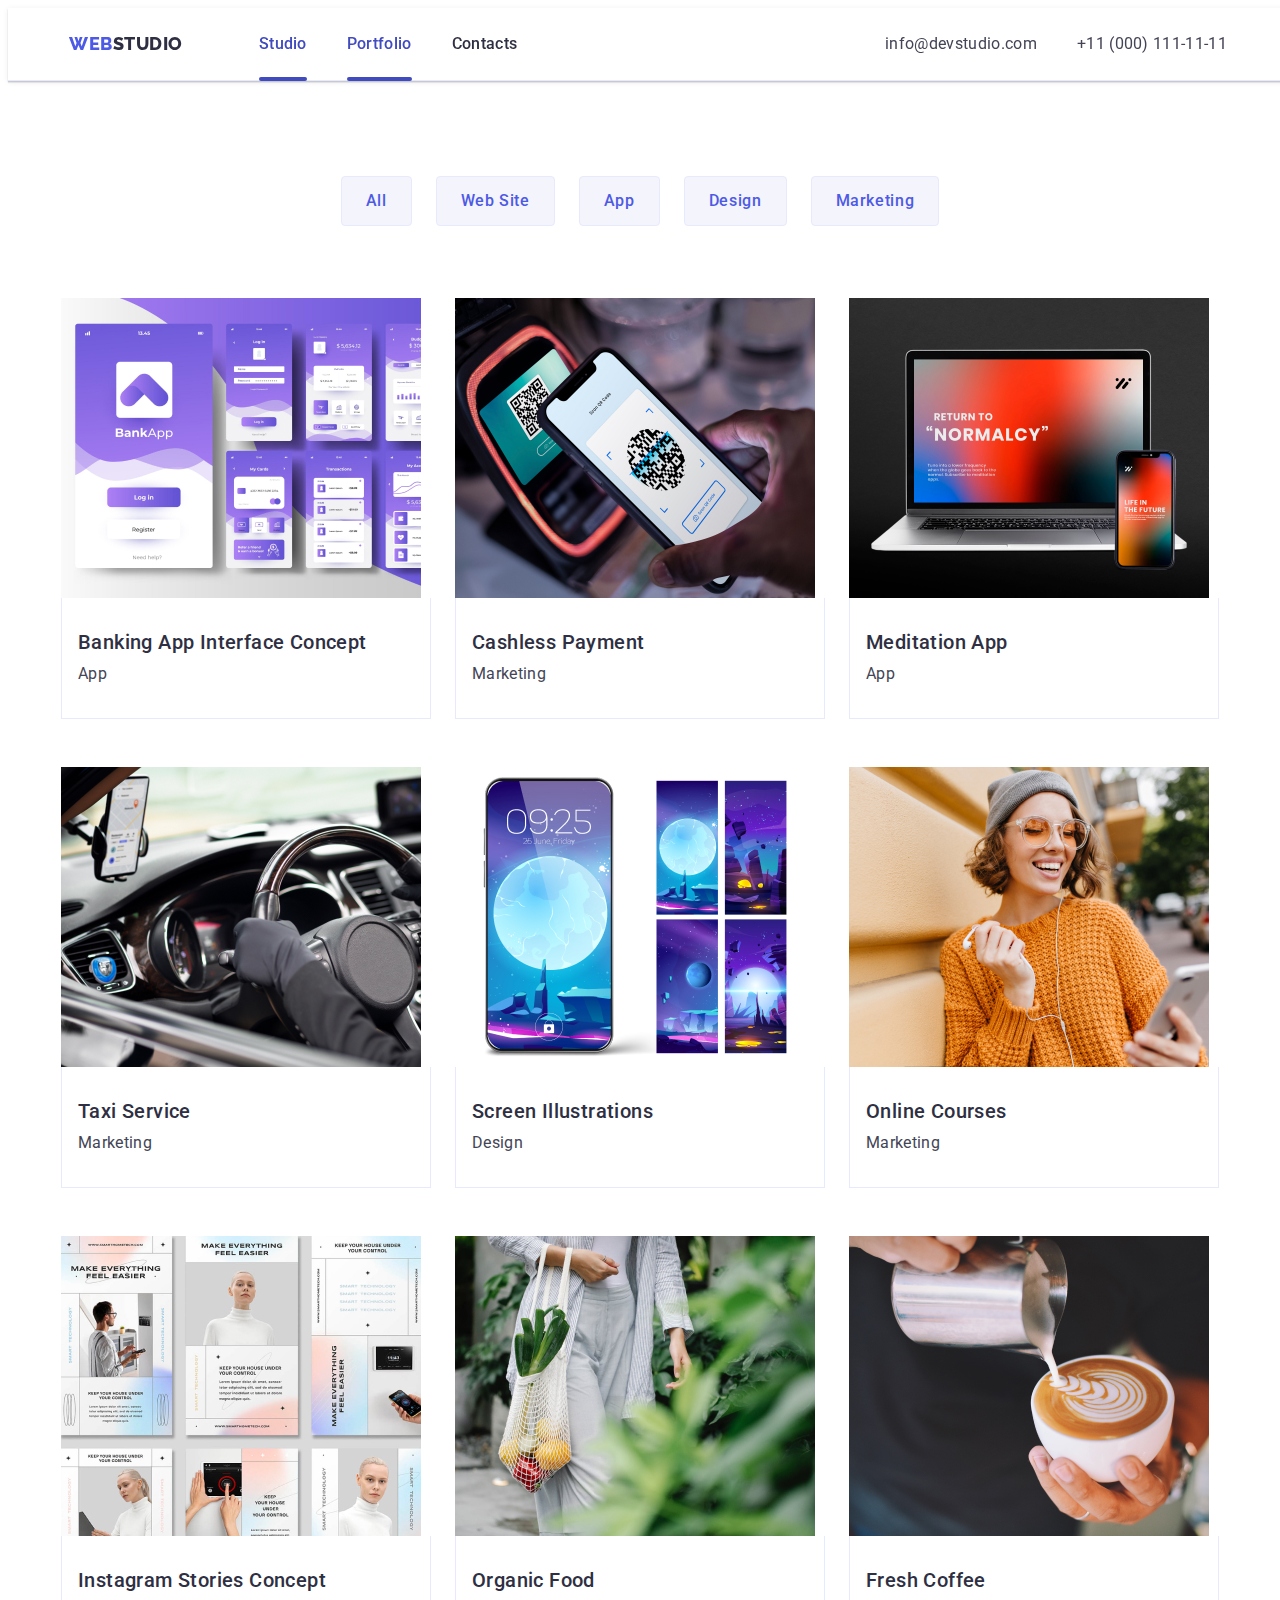
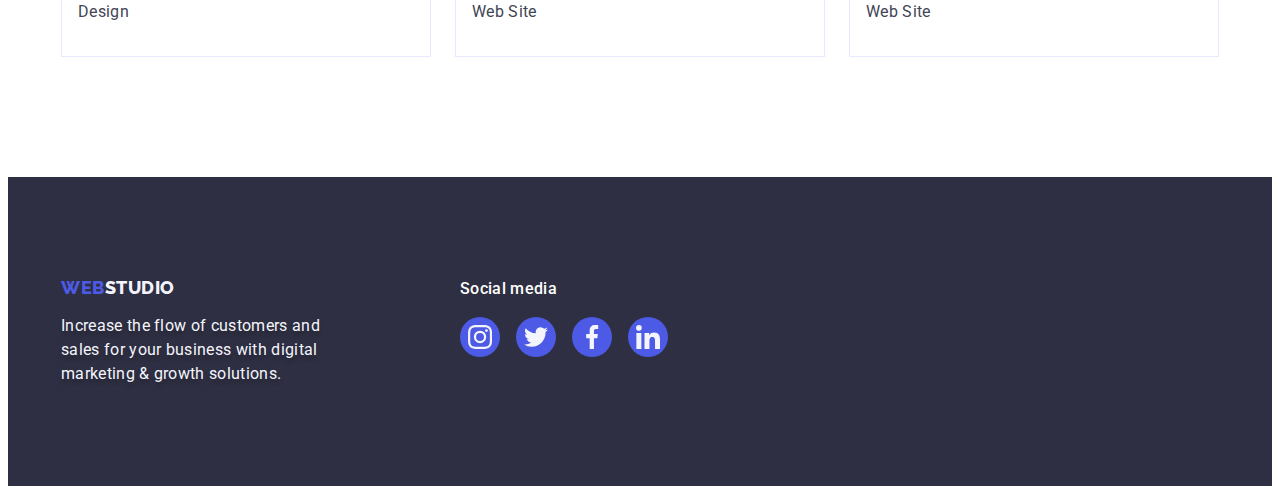
==== portfolio.html @ 4463d400 "Initial commit" ====
<!DOCTYPE html>
<html lang="en">
  <head>
    <meta charset="UTF-8" />
    <meta http-equiv="X-UA-Compatible" content="IE=edge" />
    <meta name="viewport" content="width=device-width, initial-scale=1.0" />
    <title>Portfolio</title>
    <link
      rel="stylesheet"
      href="https://cdnjs.cloudflare.com/ajax/libs/modern-normalize/1.1.0/modern-normalize.min.css"
      integrity="sha512-wpPYUAdjBVSE4KJnH1VR1HeZfpl1ub8YT/NKx4PuQ5NmX2tKuGu6U/JRp5y+Y8XG2tV+wKQpNHVUX03MfMFn9Q=="
      crossorigin="anonymous"
      referrerpolicy="no-referrer"
    />
    <link rel="preconnect" href="https://fonts.googleapis.com" />
    <link rel="preconnect" href="https://fonts.gstatic.com" crossorigin />
    <link
      href="https://fonts.googleapis.com/css2?family=Raleway:wght@800&family=Roboto:wght@400;500;700&display=swap"
      rel="stylesheet"
    />
    <link rel="stylesheet" href="./css/style.css" />
  </head>
  <body>
    <!-- head -->
    <header class="header">
      <div class="container header-page">
        <nav class="navigation list">
          <a class="logo link" href="./index.html"
            >Web<span class="studio">Studio</span></a
          >
          <ul class="nav list">
            <li>
              <a class="nav-page active link" href="./index.html">Studio</a>
            </li>
            <li>
              <a class="nav-page active link" href="./portfolio.html"
                >Portfolio</a
              >
            </li>
            <li>
              <a class="nav-page link" href="">Contacts</a>
            </li>
          </ul>
        </nav>
        <address class="address">
          <ul class="data list">
            <li>
              <a class="data-item link" href="mailto:info@devstudio.com"
                >info@devstudio.com</a
              >
            </li>
            <li>
              <a class="data-item link" href="tel:+110001111111"
                >+11 (000) 111-11-11</a
              >
            </li>
          </ul>
        </address>
      </div>
    </header>
    <!-- main -->
    <main>
      <!-- filtter btn -->
      <section class="button-title list">
        <div class="container">
          <h1 class="feature-hidden">portfolio</h1>
          <ul class="btn-list list">
            <li class="btn-item">
              <button class="btn" type="button">All</button>
            </li>
            <li class="btn-item">
              <button class="btn" type="button">Web Site</button>
            </li>
            <li class="btn-item">
              <button class="btn" type="button">App</button>
            </li>
            <li class="btn-item">
              <button class="btn" type="button">Design</button>
            </li>
            <li class="btn-item">
              <button class="btn" type="button">Marketing</button>
            </li>
          </ul>
          <ul class="row-list list">
            <li class="row-item ">
              <a class="row-link link" href="">
                <div class="row-thumb">
                  <img
                    src="./images/portf/banking.jpg"
                    alt="banking-App"
                    width="360"
                  />
                  <p class="overlay">
                    14 Stylish and User-Friendly App Design Concepts · Task
                    Manager App · Calorie Tracker App · Exotic Fruit Ecommerce
                    App · Cloud Storage App
                  </p>
                </div>
                <div class="row-div">
                  <h2 class="row-img-caption">Banking App Interface Concept</h2>
                  <p class="row-img-desc">App</p>
                </div>
              </a>
            </li>
            <li class="row-item ">
              <a class="row-link link" href="">
                <div class="row-thumb">
                  <img
                    src="./images/portf/payment.jpg"
                    alt="Cashless-Payment"
                    width="360"
                  />
                  <p class="overlay">
                    14 Stylish and User-Friendly App Design Concepts · Task
                    Manager App · Calorie Tracker App · Exotic Fruit Ecommerce
                    App · Cloud Storage App
                  </p>
                </div>
                <div class="row-div">
                  <h2 class="row-img-caption">Cashless Payment</h2>
                  <p class="row-img-desc">Marketing</p>
                </div>
              </a>
            </li>
            <li class="row-item ">
              <a class="row-link link" href="">
                <div class="row-thumb">
                  <img
                    src="./images/portf/meditation.jpg"
                    alt="Meditation-App"
                    width="360"
                  />
                  <p class="overlay">
                    14 Stylish and User-Friendly App Design Concepts · Task
                    Manager App · Calorie Tracker App · Exotic Fruit Ecommerce
                    App · Cloud Storage App
                  </p>
                </div>
                <div class="row-div">
                  <h2 class="row-img-caption">Meditation App</h2>
                  <p class="row-img-desc">App</p>
                </div>
              </a>
            </li>
            <li class="row-item ">
              <a class="row-link link" href="">
                <div class="row-thumb">
                  <img
                    src="./images/portf/taxi.jpg"
                    alt="Taxi-Service"
                    width="360"
                  />
                  <p class="overlay">
                    14 Stylish and User-Friendly App Design Concepts · Task
                    Manager App · Calorie Tracker App · Exotic Fruit Ecommerce
                    App · Cloud Storage App
                  </p>
                </div>

                <div class="row-div">
                  <h2 class="row-img-caption">Taxi Service</h2>
                  <p class="row-img-desc">Marketing</p>
                </div>
              </a>
            </li>
            <li class="row-item">
              <a class="row-link link" href="">
                <div class="row-thumb">
                  <img
                    src="./images/portf/phone.jpg"
                    alt="Screen-Illustrations"
                    width="360"
                  />
                  <p class="overlay">
                    14 Stylish and User-Friendly App Design Concepts · Task
                    Manager App · Calorie Tracker App · Exotic Fruit Ecommerce
                    App · Cloud Storage App
                  </p>
                </div>
                <div class="row-div">
                  <h2 class="row-img-caption">Screen Illustrations</h2>
                  <p class="row-img-desc">Design</p>
                </div>
              </a>
            </li>
            <li class="row-item ">
              <a class="row-link link" href="">
                <div class="row-thumb">
                  <img
                    src="./images/portf/online.jpg"
                    alt="Online-Courses"
                    width="360"
                  />
                  <p class="overlay">
                    14 Stylish and User-Friendly App Design Concepts · Task
                    Manager App · Calorie Tracker App · Exotic Fruit Ecommerce
                    App · Cloud Storage App
                  </p>
                </div>
                <div class="row-div">
                  <h2 class="row-img-caption">Online Courses</h2>
                  <p class="row-img-desc">Marketing</p>
                </div></a
              >
            </li>
            <li class="row-item">
              <a class="row-link link" href="">
                <div class="row-thumb">
                  <img
                    src="./images/portf/insta.jpg"
                    alt="Instagram-Stories-Concept"
                    width="360"
                  />
                  <p class="overlay">
                    14 Stylish and User-Friendly App Design Concepts · Task
                    Manager App · Calorie Tracker App · Exotic Fruit Ecommerce
                    App · Cloud Storage App
                  </p>
                </div>
                <div class="row-div">
                  <h2 class="row-img-caption">Instagram Stories Concept</h2>
                  <p class="row-img-desc">Design</p>
                </div>
              </a>
            </li>
            <li class="row-item">
              <a class="row-link link" href="">
                <div class="row-thumb">
                  <img
                    src="./images/portf/organic.jpg"
                    alt="Organic-Food"
                    width="360"
                  />
                  <p class="overlay">
                    14 Stylish and User-Friendly App Design Concepts · Task
                    Manager App · Calorie Tracker App · Exotic Fruit Ecommerce
                    App · Cloud Storage App
                  </p>
                </div>
                <div class="row-div">
                  <h2 class="row-img-caption">Organic Food</h2>
                  <p class="row-img-desc">Web Site</p>
                </div></a
              >
            </li>
            <li class="row-item">
              <a class="row-link link" href="">
                <div class="row-thumb">
                  <img
                    src="./images/portf/coffe.jpg"
                    alt="Fresh-Coffee"
                    width="360"
                  />
                  <p class="overlay">
                    14 Stylish and User-Friendly App Design Concepts · Task
                    Manager App · Calorie Tracker App · Exotic Fruit Ecommerce
                    App · Cloud Storage App
                  </p>
                </div>
                <div class="row-div">
                  <h2 class="row-img-caption">Fresh Coffee</h2>
                  <p class="row-img-desc">Web Site</p>
                </div>
              </a>
            </li>
          </ul>
        </div>
      </section>
    </main>
    <!-- footer -->

    <footer class="footer">
      <div class="container footer-div">
        <div class="containe footer-div-log">
          <a class="logo-foot link" href="./index.html"
            >Web<span class="studio-foot">Studio</span></a
          >
          <p class="footer-desc">
            Increase the flow of customers and sales for your business with
            digital marketing & growth solutions.
          </p>
        </div>
        <div class="container footer-div-soc">
          <p class="social">Social media</p>
          <ul class="social-ul list">
            <li class="social-li">
              <a class="social-a" href="">
                <svg width="24" height="24" class="social-svg">
                  <use href="./images/icons.svg#instagram"></use>
                </svg>
              </a>
            </li>
            <li class="social-li">
              <a class="social-a" href="">
                <svg width="24" height="24" class="social-svg">
                  <use href="./images/icons.svg#twitter"></use>
                </svg>
              </a>
            </li>
            <li class="social-li">
              <a class="social-a" href="">
                <svg width="24" height="24" class="social-svg">
                  <use href="./images/icons.svg#facebook"></use>
                </svg>
              </a>
            </li>
            <li class="social-li">
              <a class="social-a" href="">
                <svg width="24" height="24" class="social-svg">
                  <use href="./images/icons.svg#linkedin"></use>
                </svg>
              </a>
            </li>
          </ul>
        </div>
      </div>
    </footer>
  </body>
</html>
---- css/style.css ----
:root {
  --main-text-color: #434455;
  --section-text-color: #2e2f42;
  --btn-color-text: #4d5ae5;
  --btn-color-back: #f4f4fd;
  --hover-calor: #ffffff;
  --hover-back: #404bbf;
  --border-btn: #e7e9fc;
  --col-item: #8e8f99;
}

.link {
  text-decoration: none;
}
.list {
  list-style: none;
}

body {
  font-family: "Roboto", sans-serif;
  background-color: var(--hover-calor);
  color: var(--main-text-color);
}

/* header */
.container {
  width: 1158px;
  margin: 0 auto;
  padding: 0 15px;
}

.header {
  position: fixed;
  z-index: 10;
  width: 100%;
  display: flex;
  background-color: var(--hover-calor);
  border-bottom: 1px solid var(--border-btn);
  box-shadow: 0px 2px 1px rgba(46, 47, 66, 0.08),
    0px 1px 1px rgba(46, 47, 66, 0.16), 0px 1px 6px rgba(46, 47, 66, 0.08);
}

.header-page {
  display: flex;
}
.logo {
  color: var(--btn-color-text);
  font-family: "Raleway", sans-serif;
  font-weight: 800;
  font-size: 18px;
  line-height: 1.17;
  letter-spacing: 0.03em;
  text-transform: uppercase;
  margin-right: 76px;
}
.studio {
  color: var(--section-text-color);
}

.nav {
  display: flex;
  align-items: center;
  gap: 40px;
  margin: 0;
  padding-left: 0;
}
.navigation {
  display: flex;
  align-items: center;
  margin-right: auto;
}

.nav-page {
  font-weight: 500;
  font-size: 16px;
  line-height: 1.5;
  letter-spacing: 0.02em;
  color: var(--section-text-color);
  padding: 24px 0;
  display: block;
  position: relative;
  transition: color 250ms cubic-bezier(0.4, 0, 0.2, 1);
}

.nav-page::after {
  content: "";
  bottom: -1px;
  left: 0;
  position: absolute;
  display: block;
  width: 100%;
  height: 4px;
  border-radius: 2px;
}

.nav-page.active {
  color: var(--hover-back);
}

.nav-page.active::after {
  background: var(--hover-back);
}

.nav-page:hover,
.nav-page:focus {
  color: var(--hover-back);
}

.address {
  font-style: normal;
}

.data {
  display: flex;
  gap: 40px;
  margin: 0;
  padding-left: 0;
}

.data-item {
  font-weight: 400;
  font-size: 16px;
  line-height: 1.5;
  letter-spacing: 0.02em;
  color: var(--main-text-color);
  padding: 24px 0;
  display: block;
  transition: color 250ms cubic-bezier(0.4, 0, 0.2, 1);
}
.data-item:hover,
.data-item:focus {
  color: var(--hover-back);
}

/* 1 section */
.title {
  background-color: var(--section-text-color);
  padding: 260px 0 188px ;
  background-image: linear-gradient(
      rgba(46, 47, 66, 0.7),
      rgba(46, 47, 66, 0.7)
    ),
    url(../images/BG/people-office.jpeg);
  background-repeat: no-repeat;
  background-position: center;
  max-width: 1440px;
  background-size: cover;
  margin-left: auto;
  margin-right: auto;
}

.title-about {
  font-size: 56px;
  line-height: 1.07;
  text-align: center;
  letter-spacing: 0.02em;
  color: var(--hover-calor);
  max-width: 496px;
  margin: 0 auto;
}
.title-btn {
  background-color: var(--btn-color-text);
  font-family: "Roboto", sans-serif;
  font-weight: 500;
  font-size: 16px;
  line-height: 1.5;
  letter-spacing: 0.04em;
  color: var(--hover-calor);
  cursor: pointer;
  display: block;
  min-width: 169px;
  height: 56px;
  border: none;
  border-radius: 4px;
  margin: 48px auto 0;
  transition: background-color 250ms cubic-bezier(0.4, 0, 0.2, 1);
}

.title-btn:hover,
.title-btn:focus {
  background-color: var(--hover-back);
}

/* 2 section */

.feature-hidden {
  position: absolute;
  width: 1px;
  height: 1px;
  margin: -1px;
  border: 0;
  padding: 0;
  white-space: nowrap;
  clip-path: inset(100%);
  clip: rect(0 0 0 0);
  overflow: hidden;
}

.feature-items {
  gap: 24px;
  display: flex;
  justify-content: center;
  flex-basis: calc((100% - 3 * 24px) / 4);
  padding-left: 0;
  margin-top: 0;
  margin-bottom: 0;
}

.feature-sub {
  font-weight: 500;
  font-size: 20px;
  line-height: 1.2;
  letter-spacing: 0.02em;
  color: var(--section-text-color);
  margin: 0 0 8px 0;
  display: inline-block;
}
.feature-sub-deck {
  font-size: 16px;
  line-height: 24px;
  letter-spacing: 0.02em;
  max-width: 264px;
  margin: 0;
}
.feature {
  padding: 120px 0;
}

.feature-div-icon {
  display: flex;
  align-items: center;
  justify-content: center;
  width: 264px;
  height: 112px;
  background-color: var(--btn-color-back);
  border-radius: 4px;
  margin-bottom: 8px;
}

/* 3 section */

.works {
  font-size: 36px;
  line-height: 1.11;
  text-align: center;
  letter-spacing: 0.02em;
  text-transform: capitalize;
  color: var(--section-text-color);
  margin-bottom: 72px;
  margin-top: 0;
}

.work-title {
  padding-bottom: 120px;
}

.works-list {
  display: flex;
  gap: 24px;
  padding-left: 0;
  margin: 0;
}

.works-img {
  width: calc((100% - 48px) / 3);
}

/* 4 section */
.team-title {
  background-color: var(--btn-color-back);
  padding: 120px 0;
}
.team {
  font-size: 36px;
  line-height: 1.11;
  text-align: center;
  letter-spacing: 0.02em;
  text-transform: capitalize;
  color: var(--section-text-color);
  margin-bottom: 72px;
  margin-top: 0;
}

.team-list {
  display: flex;
  gap: 24px;
  padding: 0;
  margin: 0;
}
.team-img {
  background-color: var(--hover-calor);
  width: calc((100% - 72px) / 4);
  border-radius: 0px 0px 4px 4px;
  box-shadow: 0px 1px 6px rgba(46, 47, 66, 0.08),
    0px 1px 1px rgba(46, 47, 66, 0.16), 0px 2px 1px rgba(46, 47, 66, 0.08);
}
.img-desk {
  padding: 32px 16px;
  padding: 32px 0;
}

.team-name {
  font-weight: 500;
  font-size: 20px;
  line-height: 1.2;
  letter-spacing: 0.02em;
  color: var(--section-text-color);
  text-align: center;
  margin: 0 0 8px 0;
}

.team-desc {
  font-size: 16px;
  line-height: 1.5;
  letter-spacing: 0.02em;
  color: var(--main-text-color);
  text-align: center;
  margin: 0 0 8px 0;
}

.team-ul {
  display: flex;
  justify-content: center;
  gap: 24px;
  padding-left: 0;
}

.team-a {
  width: 40px;
  height: 40px;
  background-color: var(--btn-color-text);
  border-radius: 50%;
  display: flex;
  justify-content: center;
  align-items: center;
  transition: background-color 250ms cubic-bezier(0.4, 0, 0.2, 1);
}
.team-a:hover,
.team-a:focus {
  background-color: var(--hover-back);
}

.team-svg {
  fill: var(--btn-color-back);
}

/* section 5 */

.customers {
  margin: 0;
  padding: 120px 0;
}

.customers-head {
  font-size: 36px;
  line-height: 1.1;
  text-align: center;
  letter-spacing: 0.02em;
  text-transform: capitalize;
  color: var(--section-text-color);
  margin-bottom: 72px;
  margin-top: 0;
}

.customers-ul {
  display: flex;
  margin: 0;
  padding-left: 0;
  gap: 24px;
  align-items: center;
  justify-content: center;
}

.customers-li {
  width: calc((100% - 120px) / 6);
  height: 88px;
}
.customers-link {
  width: 100%;
  height: 100%;
  border: 1px solid var(--col-item);
  border-radius: 4px;
  display: flex;
  justify-content: center;
  align-items: center;
  color: var(--col-item);
  transition: border-color 250ms cubic-bezier(0.4, 0, 0.2, 1),
    color 250ms cubic-bezier(0.4, 0, 0.2, 1);
}

.customers-icon {
  fill: currentColor;
}

.customers-link:hover,
.customers-link:focus,
.customers-icon:focus,
.customers-icon:hover {
  border-color: var(--hover-back);
  color: var(--hover-back);
}

/* fotter */
.footer {
  background-color: var(--section-text-color);
  padding: 100px 0;
  display: flex;
}
.logo-foot {
  color: var(--btn-color-text);
  font-family: "Raleway", sans-serif;
  font-weight: 800;
  font-size: 18px;
  line-height: 1.17;
  letter-spacing: 0.03em;
  text-transform: uppercase;
  display: inline-block;
  margin-bottom: 16px;
}
.studio-foot {
  color: var(--btn-color-back);
}
.footer-desc {
  font-size: 16px;
  line-height: 1.5;
  letter-spacing: 0.02em;
  color: var(--btn-color-back);
  text-shadow: 0px 4px 4px rgba(0, 0, 0, 0.25);
  max-width: 264px;
  margin: 0;
}

.footer-div {
  display: flex;
  align-items: baseline;
}
.footer-div-log {
  margin-right: 120px;
  min-width: 264px;
}

.social {
  font-weight: 500;
  font-size: 16px;
  line-height: 1.5;
  letter-spacing: 0.02em;
  color: var(--hover-calor);
  margin-bottom: 16px;
  margin-top: 0;
}

.social-ul {
  display: flex;
  gap: 16px;
  padding-left: 0;
  margin: 0;
}
.social-li {
  width: 40px;
  height: 40px;
}

.social-a {
  width: 100%;
  height: 100%;
  background-color: var(--btn-color-text);
  border-radius: 50%;
  display: flex;
  align-items: center;
  justify-content: center;
  transition: background-color 250ms cubic-bezier(0.4, 0, 0.2, 1);
}
.social-svg {
  fill: var(--btn-color-back);
}
.social-a:hover,
.social-a:focus {
  background-color: #31d0aa;
}

/* main Portfolio*/

.button-title {
  padding-top: 168px;
  padding-bottom: 120px;
}

.btn-list {
  display: flex;
  justify-content: center;
  gap: 24px;
  margin-bottom: 72px;
  padding-left: 0;
  margin-top: 0;
}

.btn {
  font-weight: 500;
  font-family: "Roboto", sans-serif;
  font-size: 16px;
  line-height: 1.5;
  letter-spacing: 0.04em;
  color: var(--btn-color-text);
  background-color: var(--btn-color-back);
  cursor: pointer;
  padding: 12px 24px;
  border: 1px solid var(--border-btn);
  border-radius: 4px;
  transition: color 250ms cubic-bezier(0.4, 0, 0.2, 1),
    background-color 250ms cubic-bezier(0.4, 0, 0.2, 1),
    border-color 250ms cubic-bezier(0.4, 0, 0.2, 1),
    box-shadow 250ms cubic-bezier(0.4, 0, 0.2, 1);
}
.btn:hover,
.btn:focus {
  transition: color 250ms cubic-bezier(0.4, 0, 0.2, 1),
    background-color 250ms cubic-bezier(0.4, 0, 0.2, 1),
    border-color 250ms cubic-bezier(0.4, 0, 0.2, 1),
    box-shadow 250ms cubic-bezier(0.4, 0, 0.2, 1);
  color: var(--hover-calor);
  background-color: var(--hover-back);
  border: 1px solid transparent;
  box-shadow: 0px 3px 1px rgba(0, 0, 0, 0.1), 0px 2px 1px rgba(0, 0, 0, 0.08),
    0px 2px 2px rgba(0, 0, 0, 0.12);
}

.row-list {
  flex-wrap: wrap;
  display: flex;
  row-gap: 48px;
  column-gap: 24px;
  padding-left: 0;
  margin: 0;
}
.row-item {
  width: calc((100% - 48px) / 3);
  transition: box-shadow 250ms cubic-bezier(0.4, 0, 0.2, 1);
}

.row-thumb {
  position: relative;
  overflow: hidden;
}

.overlay {
  position: absolute;
  top: 0;
  left: 0;
  width: 100%;
  height: 100%;
  padding: 40px 32px;
  background-color: var(--btn-color-text);
  transform: translateY(100%);
  transition: transform 250ms cubic-bezier(0.4, 0, 0.2, 1);
  color: var(--btn-color-back);
  line-height: 1.5;
  letter-spacing: 0.02em;
  margin: 0;
  font-size: 16px;
}


.row-link {
  display: block;
  transition: box-shadow 250ms cubic-bezier(0.4, 0, 0.2, 1);

}

.row-link:hover .overlay ,
.row-link:focus .overlay {
  transform: translateY(0%);
}

.row-link:hover ,
.row-link:focus {
  box-shadow: 0px 1px 6px rgba(46, 47, 66, 0.08), 0px 1px 1px rgba(46, 47, 66, 0.16), 0px 2px 1px rgba(46, 47, 66, 0.08);
}

img {
  display: block;
}

.row-div {
  padding: 32px 16px;
  border: 1px solid var(--border-btn);
  border-top: none;
}
.row-img-caption {
  font-weight: 500;
  font-size: 20px;
  line-height: 1.2;
  letter-spacing: 0.02em;
  color: var(--section-text-color);
  margin: 0 0 8px 0;
}
.row-img-desc {
  font-size: 16px;
  line-height: 1.5;
  letter-spacing: 0.02em;
  color: var(--main-text-color);
  margin: 0;
}

/* MODAL WINDOW */
.backdrop {
  position: fixed;
  top: 0;
  left: 0;
  z-index: 100;

  width: 100%;
  height: 100%;

  background: rgba(46, 47, 66, 0.4);
  backdrop-filter: blur(2px);

  opacity: 1;
  visibility: visible;
  pointer-events: initial;
  transition: opacity 250ms cubic-bezier(0.4, 0, 0.2, 1),
    visibility 250ms cubic-bezier(0.4, 0, 0.2, 1);
}

.is-hidden {
  opacity: 0;
  visibility: hidden;
  pointer-events: none;
}

.thumb-div {
  position: absolute;
  top: 50%;
  left: 50%;
  transform: translate(-50%, -50%) scale(1);
  width: 408px;
  min-height: 576px;
  background: #fcfcfc;
  border-radius: 4px;
  transition: transform 250ms cubic-bezier(0.4, 0, 0.2, 1);
  box-shadow: 0px 1px 1px rgba(0, 0, 0, 0.14), 0px 1px 3px rgba(0, 0, 0, 0.12),
    0px 2px 1px rgba(0, 0, 0, 0.2);
}

.thumb-btn {
  position: absolute;
  top: 24px;
  right: 24px;
  border-radius: 50%;
  width: 24px;
  height: 24px;
  border: 1px solid rgba(0, 0, 0, 0.1);
  background: var(--border-btn);
  display: flex;
  justify-content: center;
  align-items: center;
  padding: 0;
  cursor: pointer;
  transition: background-color 250ms cubic-bezier(0.4, 0, 0.2, 1),
    border 250ms cubic-bezier(0.4, 0, 0.2, 1);
}

.thumb-btn:hover .thumb-svg,
.thumb-btn:focus .thumb-svg {
  fill: var(--hover-calor);
}

.thumb-btn:hover,
.thumb-btn:focus {
  background-color: var(--hover-back);
  border: none;
}

.thumb-svg {
  fill: #2e2f42;
  transition: fill 250ms cubic-bezier(0.4, 0, 0.2, 1);
}
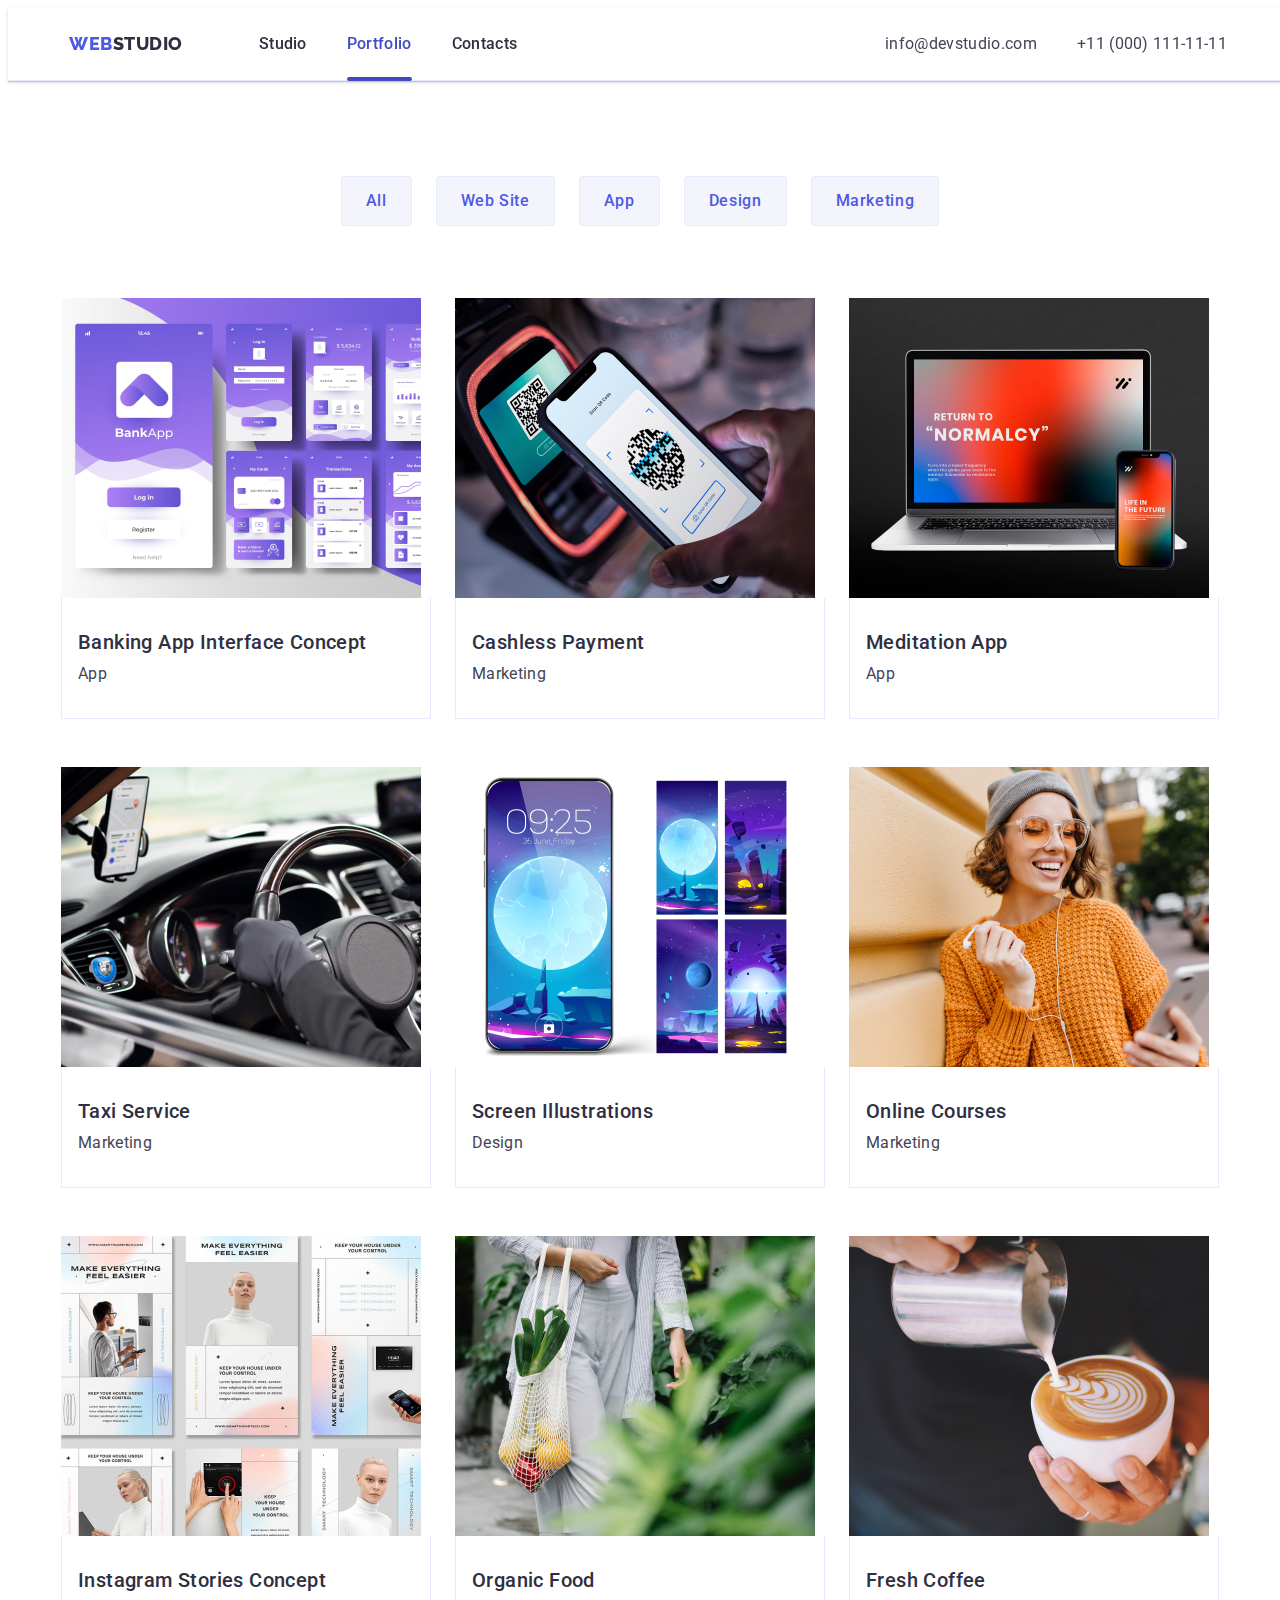
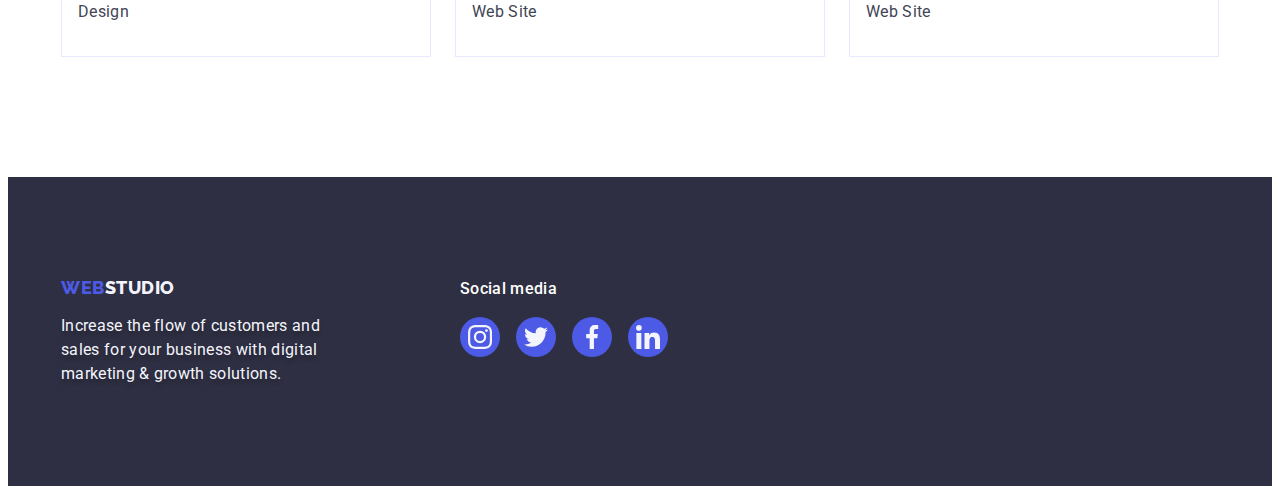
==== commit 4b285a79: "1" ====
--- a/portfolio.html
+++ b/portfolio.html
@@ -30,7 +30,7 @@
           >
           <ul class="nav list">
             <li>
-              <a class="nav-page active link" href="./index.html">Studio</a>
+              <a class="nav-page  link" href="./index.html">Studio</a>
             </li>
             <li>
               <a class="nav-page active link" href="./portfolio.html"
--- a/css/style.css
+++ b/css/style.css
@@ -135,7 +135,7 @@
 /* 1 section */
 .title {
   background-color: var(--section-text-color);
-  padding: 260px 0 188px ;
+  padding: 260px 0 188px;
   background-image: linear-gradient(
       rgba(46, 47, 66, 0.7),
       rgba(46, 47, 66, 0.7)
@@ -157,6 +157,7 @@
   color: var(--hover-calor);
   max-width: 496px;
   margin: 0 auto;
+  margin-bottom: 48px;
 }
 .title-btn {
   background-color: var(--btn-color-text);
@@ -172,7 +173,7 @@
   height: 56px;
   border: none;
   border-radius: 4px;
-  margin: 48px auto 0;
+  margin: 0 auto;
   transition: background-color 250ms cubic-bezier(0.4, 0, 0.2, 1);
 }
 
@@ -559,21 +560,20 @@
   font-size: 16px;
 }
 
-
 .row-link {
   display: block;
   transition: box-shadow 250ms cubic-bezier(0.4, 0, 0.2, 1);
-
-}
-
-.row-link:hover .overlay ,
+}
+
+.row-link:hover .overlay,
 .row-link:focus .overlay {
   transform: translateY(0%);
 }
 
-.row-link:hover ,
+.row-link:hover,
 .row-link:focus {
-  box-shadow: 0px 1px 6px rgba(46, 47, 66, 0.08), 0px 1px 1px rgba(46, 47, 66, 0.16), 0px 2px 1px rgba(46, 47, 66, 0.08);
+  box-shadow: 0px 1px 6px rgba(46, 47, 66, 0.08),
+    0px 1px 1px rgba(46, 47, 66, 0.16), 0px 2px 1px rgba(46, 47, 66, 0.08);
 }
 
 img {
@@ -633,6 +633,7 @@
   left: 50%;
   transform: translate(-50%, -50%) scale(1);
   width: 408px;
+  padding: 72px 24px 24px 24px;
   min-height: 576px;
   background: #fcfcfc;
   border-radius: 4px;
@@ -674,3 +675,121 @@
   fill: #2e2f42;
   transition: fill 250ms cubic-bezier(0.4, 0, 0.2, 1);
 }
+
+.modal-str {
+  display: block;
+  font-size: 16px;
+  line-height: 1.5;
+  text-align: center;
+  letter-spacing: 0.02em;
+  color: var(--section-text-color);
+  margin: 0 0 16px 0;
+}
+
+.modal-form {
+  display: block;
+}
+
+.modal-lab {
+  font-size: 12px;
+  line-height: 1.17;
+  letter-spacing: 0.04em;
+  color: #8e8f99;
+  margin-bottom: 16px;
+}
+
+.modal-lab-div {
+  display: block;
+  position: relative;
+  margin-bottom: 8px;
+}
+
+.modal-input {
+  width: 100%;
+  height: 40px;
+  padding: 0;
+  padding-left: 38px;
+  border-radius: 4px;
+  outline: transparent;
+  outline-offset: -1px;
+  border: 1px solid rgba(46, 47, 66, 0.4);
+}
+
+.modal-input:focus {
+  outline: 1px solid var(--btn-color-text);
+}
+
+.modal-svg {
+  position: absolute;
+  top: 50%;
+  left: 16px;
+  transform: translateY(-50%);
+  transition: 250ms cubic-bezier(0.4, 0, 0.2, 1) ;
+}
+
+.modal-input:focus + .modal-svg {
+  fill: var(--btn-color-text);
+}
+
+.modal-comment {
+  display: block;
+  width: 100%;
+  border-radius: 4px;
+  resize: none;
+  font-size: 12px;
+  line-height: 1.17;
+  letter-spacing: 0.04em;
+  color: rgba(46, 47, 66, 0.4);
+  outline-offset: -1px;
+  outline: transparent;
+  padding: 8px 16px;
+  margin-bottom: 16px;
+  border: 1px solid rgba(46, 47, 66, 0.4);
+  transition: 250ms cubic-bezier(0.4, 0, 0.2, 1) ;
+}
+
+.modal-comment:focus {
+  outline: 1px solid var(--btn-color-text);
+}
+
+.form-agree {
+  display: flex;
+  justify-content: center;
+  align-items: center;
+  gap: 6px;
+  margin-bottom: 24px;
+}
+
+.form-agree-inp {
+  appearance: none;
+  display: block;
+  width: 16px;
+  height: 16px;
+  border: 1px solid rgba(46, 47, 66, 0.4);
+  border-radius: 2px;
+  transition: 250ms cubic-bezier(0.4, 0, 0.2, 1) ;
+
+  background-position: center;
+  background-repeat: no-repeat;
+  background-image: url("data:image/svg+xml,%3Csvg width='10' height='8' viewBox='0 0 10 8' fill='none' xmlns='http://www.w3.org/2000/svg'%3E%3Cpath d='M8.44558 0.255056C8.61838 0.089653 8.84834 -0.00178848 9.08693 2.65108e-05C9.32551 0.0018415 9.55407 0.0967713 9.72436 0.264784C9.89466 0.432797 9.99337 0.660752 9.99968 0.900549C10.006 1.14034 9.91939 1.37323 9.75816 1.55005L4.86357 7.70436C4.7794 7.79551 4.67782 7.86865 4.5649 7.91942C4.45198 7.97018 4.33003 7.99754 4.20636 7.99984C4.08268 8.00214 3.95981 7.97935 3.8451 7.93282C3.73038 7.88629 3.62618 7.81698 3.53872 7.72903L0.292827 4.46564C0.202435 4.38096 0.129933 4.27884 0.0796475 4.16537C0.0293621 4.05191 0.00232279 3.92942 0.000143182 3.80522C-0.00203643 3.68102 0.0206883 3.55765 0.0669613 3.44248C0.113234 3.3273 0.182108 3.22267 0.269473 3.13483C0.356838 3.047 0.460905 2.97775 0.575465 2.93123C0.690026 2.88471 0.812734 2.86186 0.936267 2.86405C1.0598 2.86624 1.18163 2.89343 1.29449 2.94398C1.40734 2.99454 1.50892 3.06743 1.59315 3.15831L4.16189 5.73967L8.42227 0.28219C8.42994 0.272694 8.43813 0.263635 8.4468 0.255056H8.44558Z' fill='%23ffffff'/%3E%3C/svg%3E%0A");
+}
+
+.form-agree-inp:checked {
+  background-color: #404BBF;
+  border-color: #404BBF;
+}
+
+
+.form-agree-text {
+  font-size: 12px;
+  line-height: 1.17;
+  letter-spacing: 0.04em;
+  color: #8e8f99;
+}
+
+.form-agree-link {
+  font-size: 12px;
+  line-height: 1.17;
+  letter-spacing: 0.04em;
+  color: var(--btn-color-text);
+}
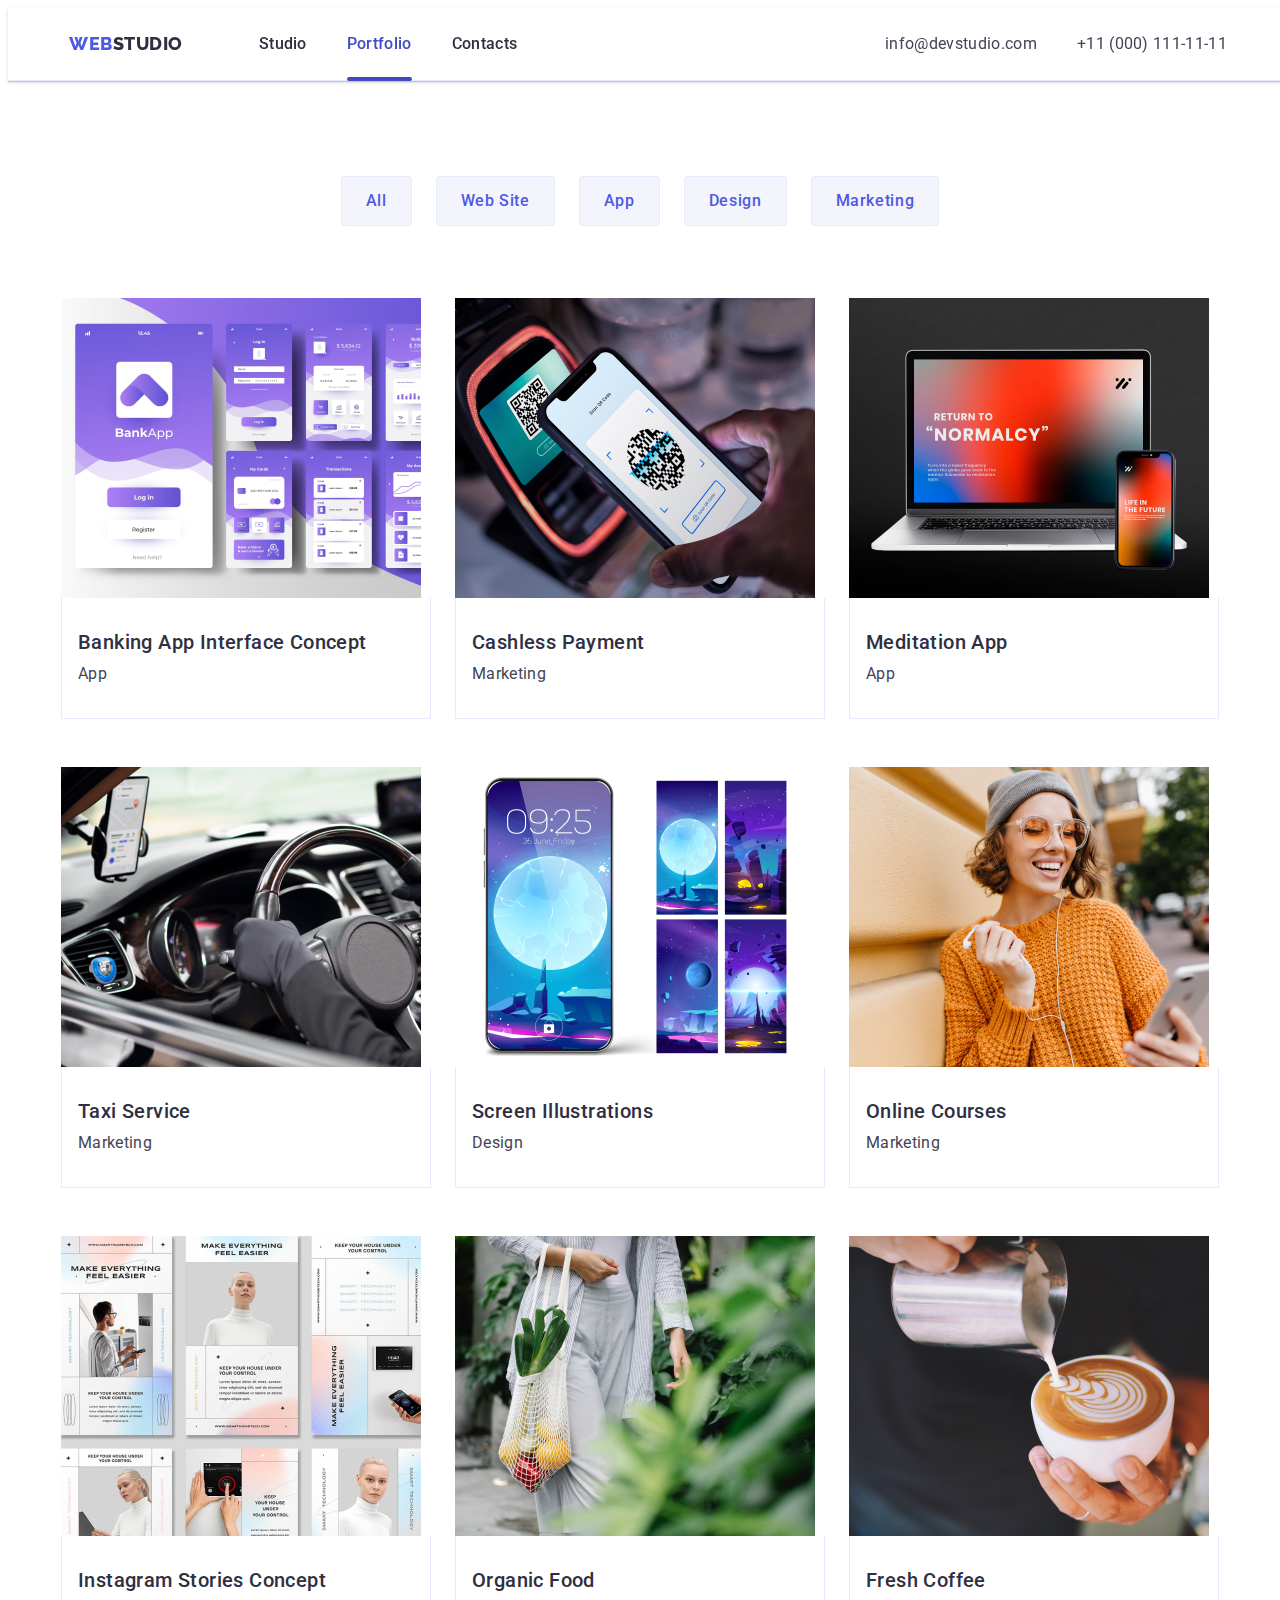
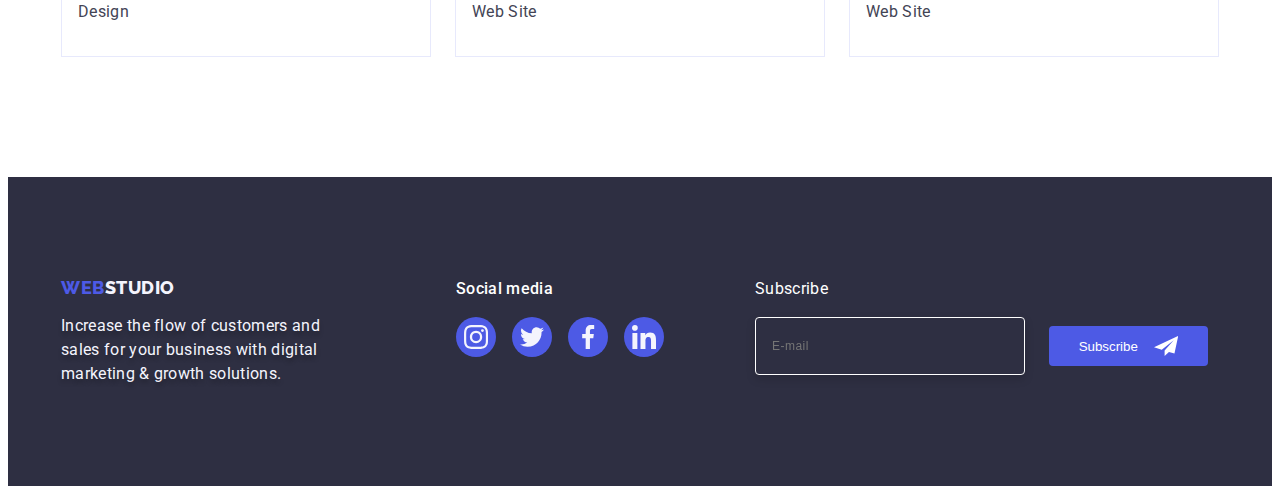
==== commit f2dea80f: "3" ====
--- a/portfolio.html
+++ b/portfolio.html
@@ -313,6 +313,24 @@
             </li>
           </ul>
         </div>
+        <div class="container foot-sub-div">
+          <!-- SUBSCRIBE -->
+          <p class="foot-p">Subscribe</p>
+          <div class="foot-lab-btn">
+            <input
+              class="foot-lab-inp"
+              id="email"
+              type="email"
+              placeholder="E-mail"
+            />
+            <button class="foot-btn" type="submit">
+              Subscribe
+              <svg width="24" height="24" class="sub-svg">
+                <use href="./images/icons.svg#telegram"></use>
+              </svg>
+            </button>
+          </div>
+        </div>
       </div>
     </footer>
   </body>
--- a/css/style.css
+++ b/css/style.css
@@ -434,10 +434,18 @@
 .footer-div {
   display: flex;
   align-items: baseline;
+  padding: 0 15px;
 }
 .footer-div-log {
   margin-right: 120px;
   min-width: 264px;
+}
+
+.footer-div-soc {
+  width: 208px;
+  margin-right: 80px;
+
+  padding: 0;
 }
 
 .social {
@@ -477,6 +485,72 @@
 .social-a:hover,
 .social-a:focus {
   background-color: #31d0aa;
+}
+
+.foot-sub-div {
+  padding: 0;
+  gap: 24px;
+  display: block;
+  width: 453px;
+}
+
+.foot-p {
+  margin: 0;
+  margin-bottom: 16px;
+  font-size: 16px;
+  line-height: 1.5;
+  letter-spacing: 0.02em;
+  color: #ffffff;
+}
+
+.foot-lab-btn {
+  display: flex;
+  align-items: center;
+  padding-left: 0;
+}
+
+.foot-lab-inp {
+  display: flex;
+  align-items: center;
+  font-size: 12px;
+  line-height: 2;
+  letter-spacing: 0.04em;
+  color: #ffffff;
+  border: 1px solid #ffffff;
+  filter: drop-shadow(0px 4px 4px rgba(0, 0, 0, 0.15));
+  border-radius: 4px;
+  width: 264px;
+  height: 40px;
+  padding: 8px 0 8px 16px;
+  background-color: var(--section-text-color);
+  margin: 0;
+  margin-right: 24px;
+}
+
+.foot-btn {
+  display: flex;
+  align-items: center;
+  justify-content: center;
+  margin: 0;
+  width: 165px;
+  height: 40px;
+  gap: 16px;
+  padding: 8px 24px;
+  background: #4d5ae5;
+  border: #4d5ae5;
+  border-radius: 4px;
+  color: #ffffff;
+  cursor: pointer;
+  transition: 250ms cubic-bezier(0.4, 0, 0.2, 1);
+}
+
+.sub-svg {
+  fill: #ffffff;
+}
+
+.foot-btn:focus,
+.foot-btn:hover {
+  background: var(--hover-back);
 }
 
 /* main Portfolio*/
@@ -724,7 +798,7 @@
   top: 50%;
   left: 16px;
   transform: translateY(-50%);
-  transition: 250ms cubic-bezier(0.4, 0, 0.2, 1) ;
+  transition: 250ms cubic-bezier(0.4, 0, 0.2, 1);
 }
 
 .modal-input:focus + .modal-svg {
@@ -745,7 +819,7 @@
   padding: 8px 16px;
   margin-bottom: 16px;
   border: 1px solid rgba(46, 47, 66, 0.4);
-  transition: 250ms cubic-bezier(0.4, 0, 0.2, 1) ;
+  transition: 250ms cubic-bezier(0.4, 0, 0.2, 1);
 }
 
 .modal-comment:focus {
@@ -767,7 +841,7 @@
   height: 16px;
   border: 1px solid rgba(46, 47, 66, 0.4);
   border-radius: 2px;
-  transition: 250ms cubic-bezier(0.4, 0, 0.2, 1) ;
+  transition: 250ms cubic-bezier(0.4, 0, 0.2, 1);
 
   background-position: center;
   background-repeat: no-repeat;
@@ -775,10 +849,9 @@
 }
 
 .form-agree-inp:checked {
-  background-color: #404BBF;
-  border-color: #404BBF;
-}
-
+  background-color: #404bbf;
+  border-color: #404bbf;
+}
 
 .form-agree-text {
   font-size: 12px;
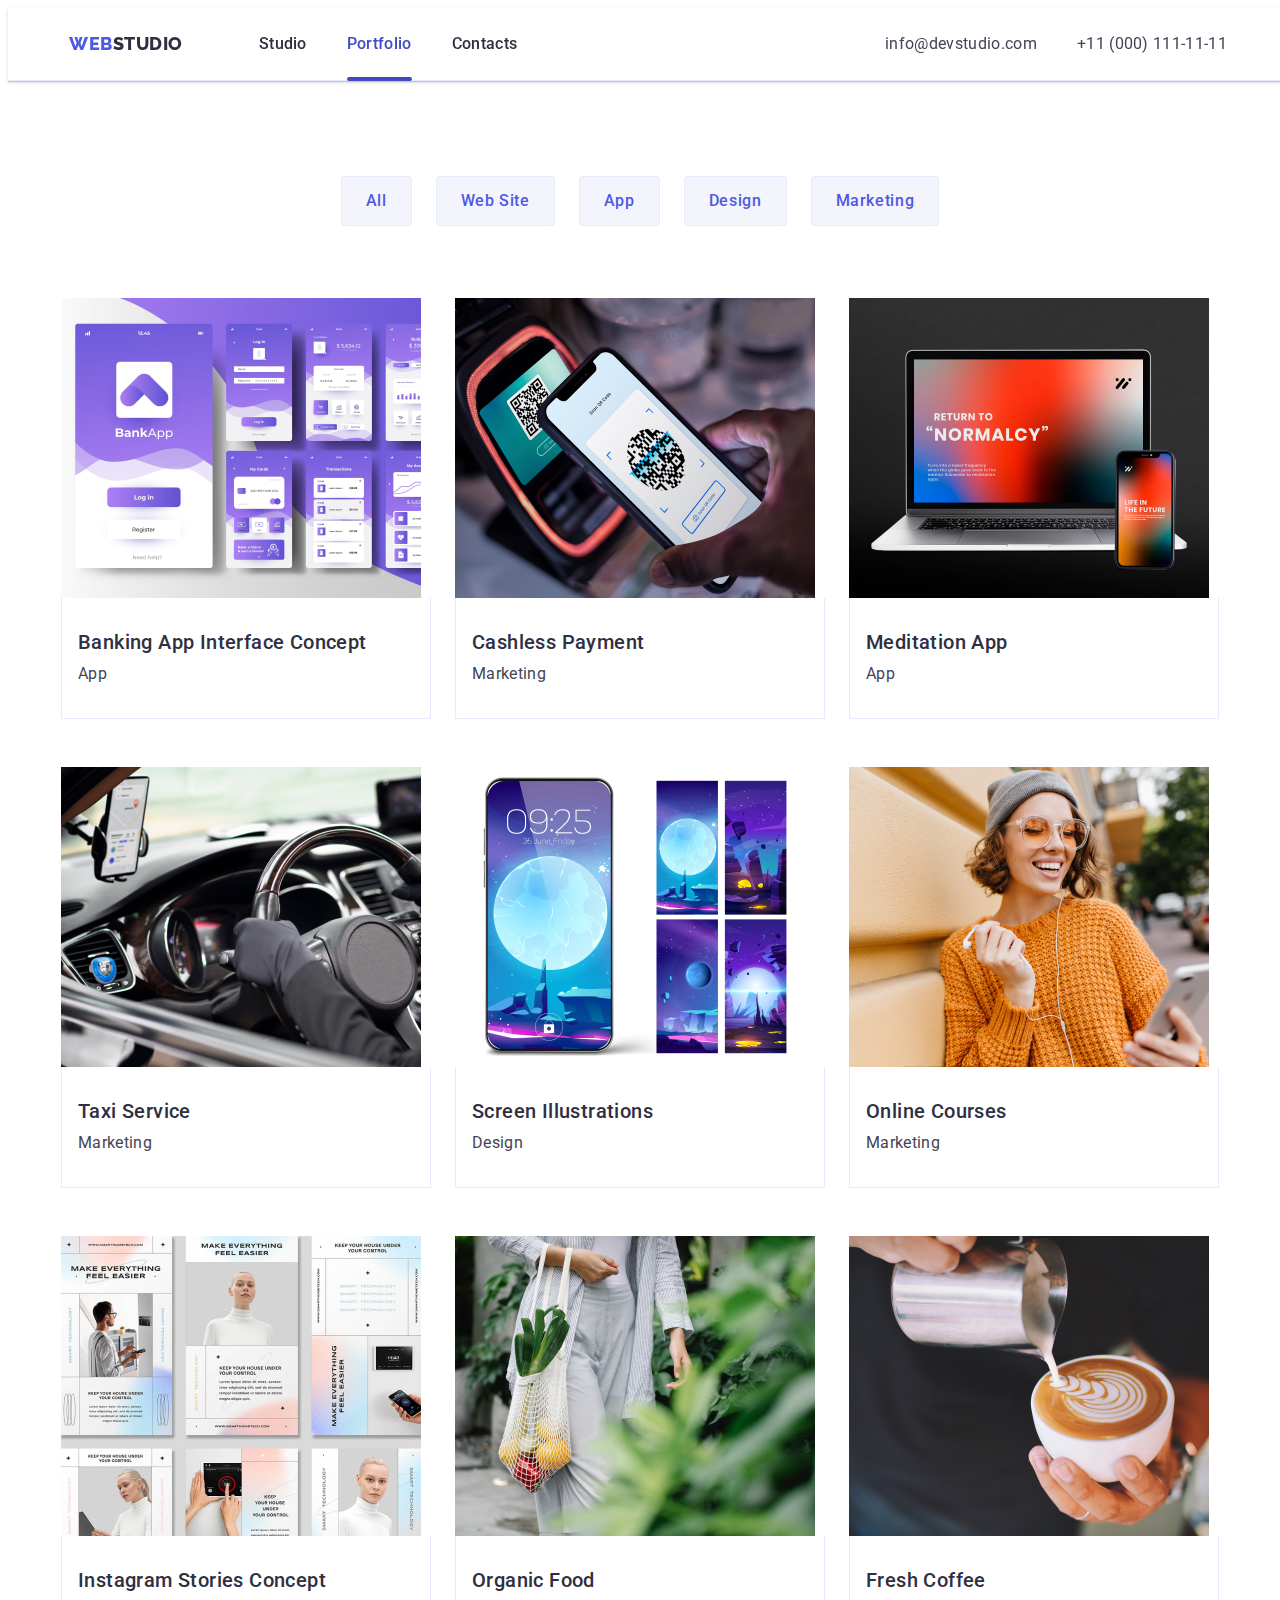
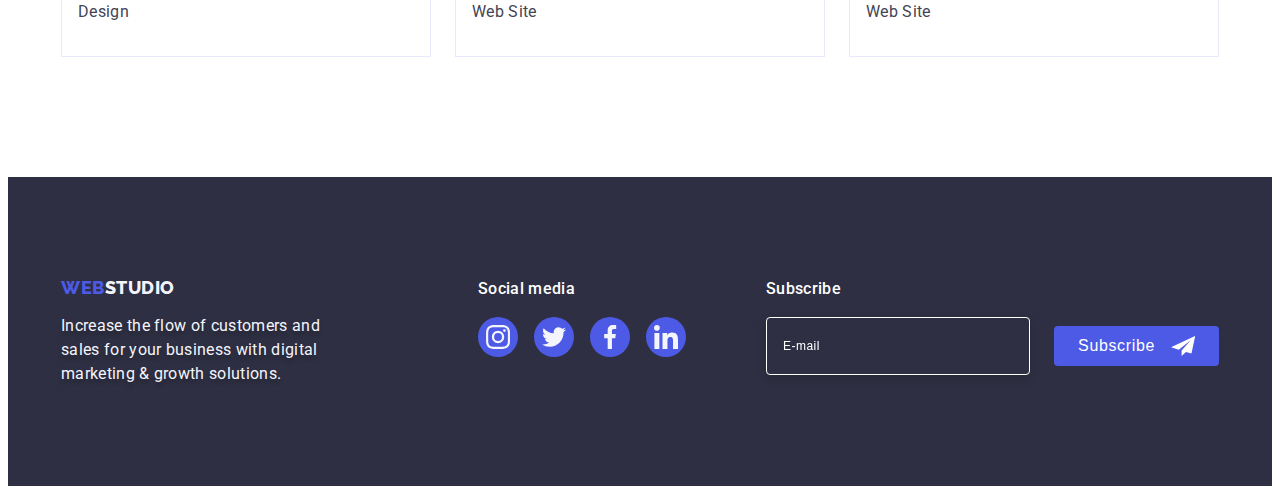
==== commit 4fc5a673: "5" ====
--- a/portfolio.html
+++ b/portfolio.html
@@ -30,7 +30,7 @@
           >
           <ul class="nav list">
             <li>
-              <a class="nav-page  link" href="./index.html">Studio</a>
+              <a class="nav-page link" href="./index.html">Studio</a>
             </li>
             <li>
               <a class="nav-page active link" href="./portfolio.html"
@@ -82,7 +82,7 @@
             </li>
           </ul>
           <ul class="row-list list">
-            <li class="row-item ">
+            <li class="row-item">
               <a class="row-link link" href="">
                 <div class="row-thumb">
                   <img
@@ -102,7 +102,7 @@
                 </div>
               </a>
             </li>
-            <li class="row-item ">
+            <li class="row-item">
               <a class="row-link link" href="">
                 <div class="row-thumb">
                   <img
@@ -122,7 +122,7 @@
                 </div>
               </a>
             </li>
-            <li class="row-item ">
+            <li class="row-item">
               <a class="row-link link" href="">
                 <div class="row-thumb">
                   <img
@@ -142,7 +142,7 @@
                 </div>
               </a>
             </li>
-            <li class="row-item ">
+            <li class="row-item">
               <a class="row-link link" href="">
                 <div class="row-thumb">
                   <img
@@ -183,7 +183,7 @@
                 </div>
               </a>
             </li>
-            <li class="row-item ">
+            <li class="row-item">
               <a class="row-link link" href="">
                 <div class="row-thumb">
                   <img
--- a/css/style.css
+++ b/css/style.css
@@ -489,24 +489,27 @@
 
 .foot-sub-div {
   padding: 0;
+  display: block;
+  width: 453px;
+  margin: 0;
+
+}
+
+.foot-p {
+  margin: 0;
+  margin-bottom: 16px;
+  font-size: 16px;
+  line-height: 1.5;
+  letter-spacing: 0.02em;
+  color: #ffffff;
+  font-weight: 500;
+}
+
+.foot-lab-btn {
+  display: flex;
+  align-items: center;
+  padding-left: 0;
   gap: 24px;
-  display: block;
-  width: 453px;
-}
-
-.foot-p {
-  margin: 0;
-  margin-bottom: 16px;
-  font-size: 16px;
-  line-height: 1.5;
-  letter-spacing: 0.02em;
-  color: #ffffff;
-}
-
-.foot-lab-btn {
-  display: flex;
-  align-items: center;
-  padding-left: 0;
 }
 
 .foot-lab-inp {
@@ -524,8 +527,17 @@
   padding: 8px 0 8px 16px;
   background-color: var(--section-text-color);
   margin: 0;
-  margin-right: 24px;
-}
+}
+.foot-lab-inp::placeholder {
+  color: #ffffff;
+  font-weight: 400;
+font-size: 12px;
+line-height: 2;
+letter-spacing: 0.04em;
+display: flex;
+align-items: center;
+}
+
 
 .foot-btn {
   display: flex;
@@ -539,6 +551,12 @@
   background: #4d5ae5;
   border: #4d5ae5;
   border-radius: 4px;
+
+  font-size: 16px;
+  letter-spacing: 0.04em;
+  line-height: 1.5;
+  font-weight: 500;
+
   color: #ffffff;
   cursor: pointer;
   transition: 250ms cubic-bezier(0.4, 0, 0.2, 1);
@@ -707,6 +725,7 @@
   left: 50%;
   transform: translate(-50%, -50%) scale(1);
   width: 408px;
+  height: 584px;
   padding: 72px 24px 24px 24px;
   min-height: 576px;
   background: #fcfcfc;
@@ -746,7 +765,7 @@
 }
 
 .thumb-svg {
-  fill: #2e2f42;
+  fill: var(--section-text-color);
   transition: fill 250ms cubic-bezier(0.4, 0, 0.2, 1);
 }
 
@@ -762,6 +781,14 @@
 
 .modal-form {
   display: block;
+}
+.modal-form-ul {
+  padding: 0;
+  margin: 0;
+}
+.modal-form-li:not(:last-child) {
+  display: block;
+  margin-bottom: 8px;
 }
 
 .modal-lab {
@@ -769,7 +796,8 @@
   line-height: 1.17;
   letter-spacing: 0.04em;
   color: #8e8f99;
-  margin-bottom: 16px;
+  margin-bottom: 4px;
+  display: block;
 }
 
 .modal-lab-div {
@@ -799,6 +827,8 @@
   left: 16px;
   transform: translateY(-50%);
   transition: 250ms cubic-bezier(0.4, 0, 0.2, 1);
+  fill: var(--section-text-color);
+
 }
 
 .modal-input:focus + .modal-svg {
@@ -808,12 +838,13 @@
 .modal-comment {
   display: block;
   width: 100%;
+  height: 120px;
   border-radius: 4px;
   resize: none;
   font-size: 12px;
   line-height: 1.17;
   letter-spacing: 0.04em;
-  color: rgba(46, 47, 66, 0.4);
+  color: var(--section-text-color);
   outline-offset: -1px;
   outline: transparent;
   padding: 8px 16px;
@@ -828,7 +859,6 @@
 
 .form-agree {
   display: flex;
-  justify-content: center;
   align-items: center;
   gap: 6px;
   margin-bottom: 24px;
@@ -842,6 +872,7 @@
   border: 1px solid rgba(46, 47, 66, 0.4);
   border-radius: 2px;
   transition: 250ms cubic-bezier(0.4, 0, 0.2, 1);
+  cursor: pointer;
 
   background-position: center;
   background-repeat: no-repeat;
@@ -866,3 +897,7 @@
   letter-spacing: 0.04em;
   color: var(--btn-color-text);
 }
+
+.form-agree-link:hover {
+  color: var(--hover-back);
+}
